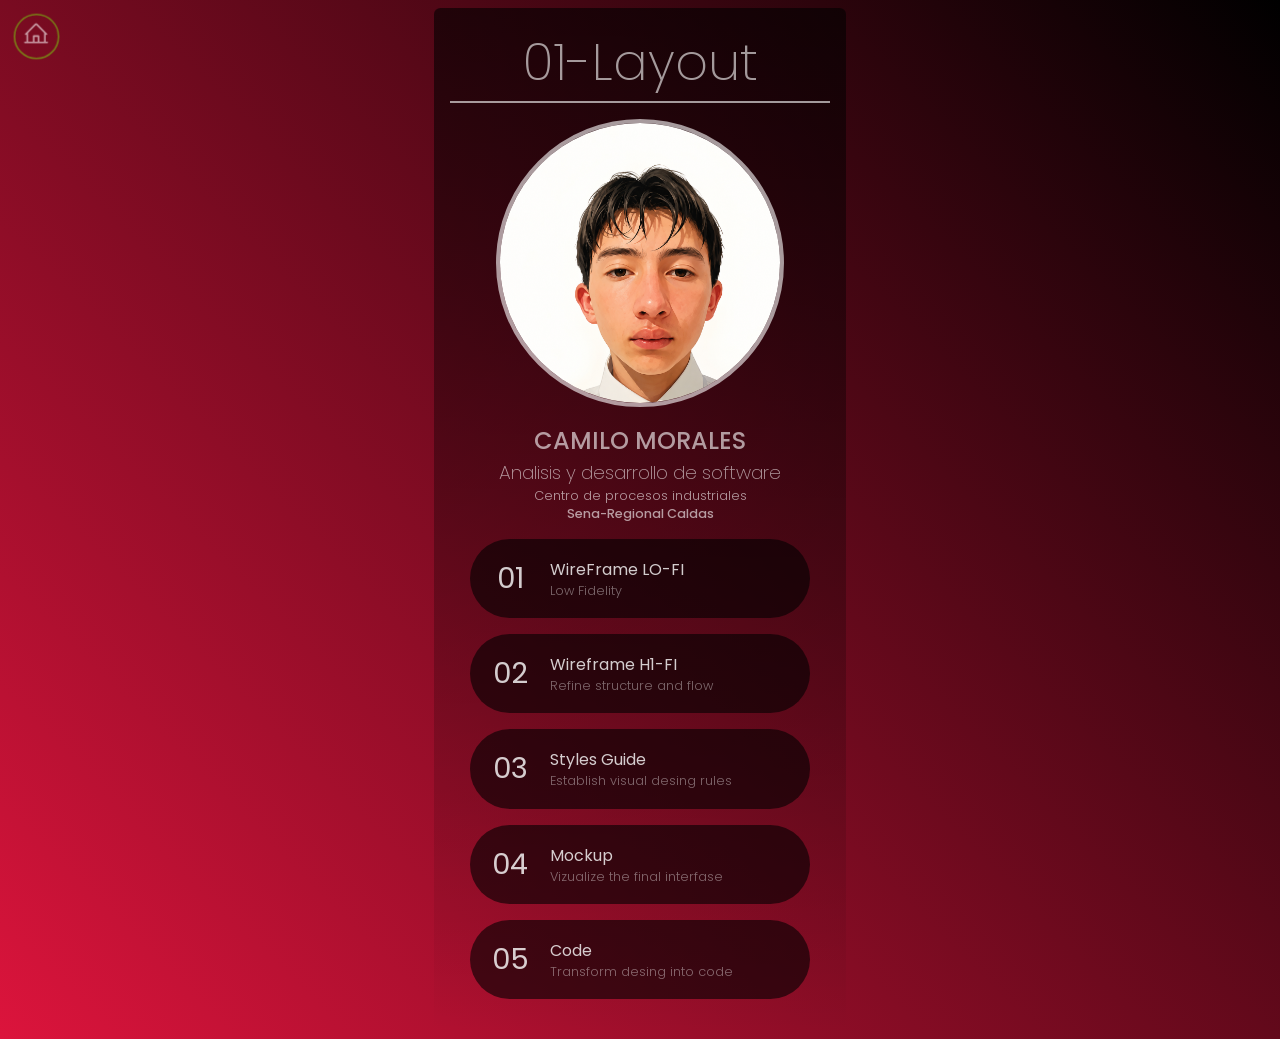
==== 01-layout/index.html @ 52c3a5af "Index 2" ====
<!DOCTYPE html>
<html lang="en">
<head>
    <meta charset="UTF-8">
    <meta name="viewport" content="width=device-width, initial-scale=1.0">
    <title>ADSO 3410390</title>
    <link rel="stylesheet" href="../src/css/master.css">
</head>
<body class="mainmenu layout">
    <nav class="back">
    <a href="../index.html">
        <svg xmlns="http://www.w3.org/2000/svg" width="32" height="32" fill="#fff" viewBox="0 0 256 256">
                <path d="M240,208H224V136l2.34,2.34A8,8,0,0,0,237.66,127L139.31,28.68a16,16,0,0,0-22.62,0L18.34,127a8,8,0,0,0,11.32,11.31L32,136v72H16a8,8,0,0,0,0,16H240a8,8,0,0,0,0-16ZM48,120l80-80,80,80v88H160V152a8,8,0,0,0-8-8H104a8,8,0,0,0-8,8v56H48Zm96,88H112V160h32Z"></path>
            </svg>
    </a>
    </nav>
    <main>
        <header>
            <h1>01-Layout</h1>
            <img src="../src/images/image.png" alt="My profile">
            <h2>Camilo Morales</h2>
            <h3>Analisis y desarrollo de software</h3>
            <h4>Centro de procesos industriales</h4>
            <h5>Sena-Regional Caldas</h5>
        </header>
        <menu>
            <a href="01-layout/index.html">
                <span>01</span>
                    <aside>
                        <h3>WireFrame LO-FI</h3>
                        <small>Low Fidelity</small>
                    </aside>
            </a>
            <a href="02-wireframe/index.html">
                <span>02</span>
                    <aside>
                        <h3>Wireframe H1-FI</h3>
                        <small>Refine structure and flow</small>
                    </aside>
            </a>
            <a href="03-stylesguide/index.html">
                <span>03</span>
                    <aside>
                        <h3>Styles Guide</h3>
                        <small>Establish visual desing rules</small>
                    </aside>
            </a>
            <a href="04-mockup/index.html">
                <span>04</span>
                    <aside>
                        <h3>Mockup</h3>
                        <small>Vizualize the final interfase</small>
                    </aside>
            </a>
            <a href="05-code/index.html">
                <span>05</span>
                    <aside>
                        <h3>Code</h3>
                        <small>Transform desing into code</small>
                    </aside>
            </a>
        </menu>
    </main>
</body>
</html>
---- src/css/master.css ----
/* Google Fonts: Poppins */
@import url('https://fonts.googleapis.com/css2?family=Poppins:ital,wght@0,100;0,200;0,300;0,400;0,500;0,600;0,700;0,800;0,900;1,100;1,200;1,300;1,400;1,500;1,600;1,700;1,800;1,900&display=swap');


body {
    align-items: center;
    background: linear-gradient(45deg, crimson, black);
    color: #fff9;
    display: flex;
    font-family: Poppins, serif;
    justify-content: center;
    min-height: 100dvh;

    nav.back{
        align-items: center;
        border: 2px solid #7aca10;
        border-radius: 50%;
        display: flex;
        justify-content: center;
        height: 40px;
        left: 8px;
        opacity: .6;
        padding: 0.4rem;
        position: fixed;
        top: 8px;
        transform: scale(.8);
        transition: all 0.4s ease-in;
        width: 40px;
        &.hover{
            transform: scale(1.1);
            opacity: 1;
        }
    }

    &.mainmenu.layout{
        background: linear-gradient(45deg);
        main{
            header{
                h1{
                    margin: 0;
                }
                h3{
                    font-weight: 200;
                }
                img{
                    background-color: #0000;
                }
            }
            menu{
                a:is(:link, :visited){
                span{
                    background-color: #0000
                }
                aside{
                    h3{
                        font-size: 1rem;
                    }
                }
                &:is(:hover){
                    background-color: orchid;
                }
            }
        }
    }
}

    main {
        background: linear-gradient(to bottom, #0009, #0000);
        border-radius: 0.4rem;
        min-width: 380px;
        padding: 1rem;
    }
    /* Main Menu */
    &.mainmenu {
        main {
            header {
                h1 {
                    border-bottom: 2px solid #fff9;
                    font-size: 3.2rem;
                    font-weight: 200;
                    text-align: center;
                }
                img {
                    border: 4px solid #fff9;
                    border-radius: 50%;
                    display: flex;
                    height: 280px;
                    margin: 1rem auto;
                    object-fit: cover;
                    object-position: top;
                    width: 280px;
                }
                h2 {
                    font-weight: 500;
                    margin: 0;
                    text-transform: uppercase;
                    text-align: center;
                }
                h3 {
                    font-weight: 400;
                    margin: 0;
                    text-align: center;
                }
                h4 {
                    font-weight: 300;
                    font-size: 0.8rem;
                    margin: 0;
                    text-align: center;
                }
                h5 {
                    font-size: 0.8rem;
                    font-weight: 500;
                    margin: 0;
                    text-align: center;
                }
            }
            menu {
                align-items: center;
                display: flex;
                flex-direction: column;
                gap: 1rem;
                justify-content: center;
                padding: 0;
                a:is(:link, :visited) {
                    align-items: center;
                    background-color: #0009;
                    border-radius: 5rem;
                    color: #fffc;
                    display: flex;
                    padding: 0.6rem;
                    text-decoration:none;
                    transition: all 0.4s ease-in;
                    width: 320px;
                    &:is(:hover) {
                        background-color: crimson;
                        transform: scale(1.04) translateX(18px);
                    }
                    span {
                        align-items: center;
                        background-color: crimson;
                        border-radius: 50%;
                        display: flex;
                        justify-content: center;
                        font-size: 1.8rem;
                        height: 60px;
                        transition: all 0.4s ease-in;
                        width: 60px;
                    }
                    &:hover span {
                        background-color: #0009;
                    }
                    aside {
                        margin-left: 0.6rem;
                        display: flex;
                        flex-direction: column;
                        justify-content: center;
                        align-items: start;
                        h3 {
                            margin: 0;
                            font-size: 1.6rem;
                            font-weight: 400;
                        }
                        small {
                            color: #fff6;
                            font-size: 0.8rem;
                            font-weight: 300;
                        }
                    }
                }
            }
        }
    }
}
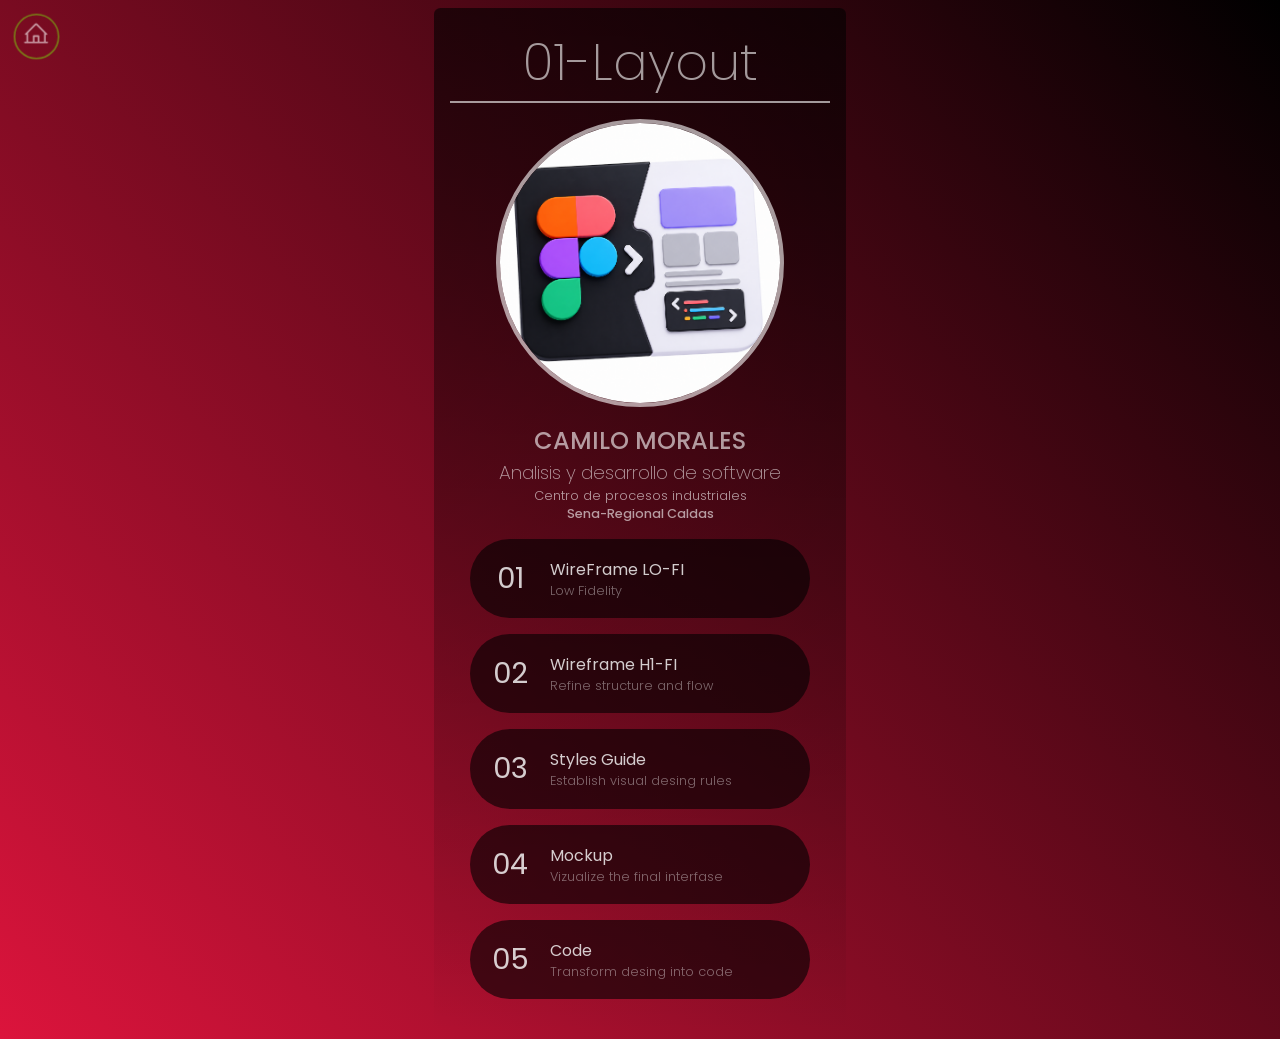
==== commit 361d5899: "Mockup" ====
--- a/01-layout/index.html
+++ b/01-layout/index.html
@@ -17,7 +17,7 @@
     <main>
         <header>
             <h1>01-Layout</h1>
-            <img src="../src/images/image.png" alt="My profile">
+            <img src="../src/images/imagen2.png" alt="My profile">
             <h2>Camilo Morales</h2>
             <h3>Analisis y desarrollo de software</h3>
             <h4>Centro de procesos industriales</h4>
